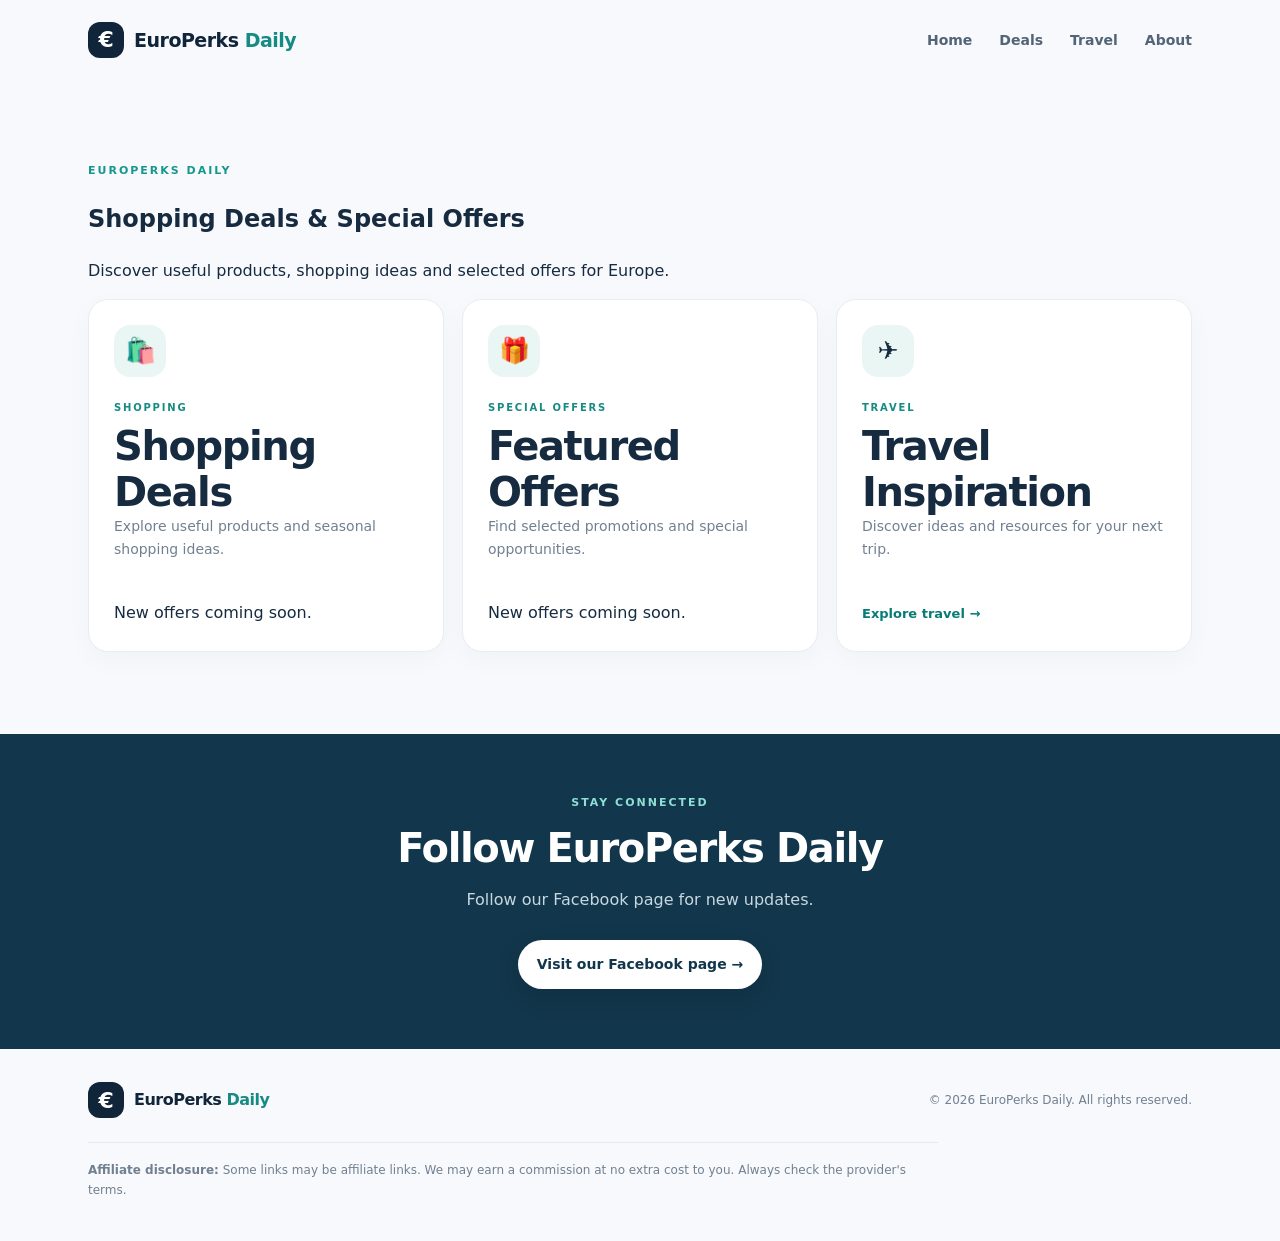
==== deals.html @ 85e4e1bf "Add Deals page HTML structure This file contains the HTML structure for the Deals page of EuroPerks " ====
<!doctype html>
<html lang="en">
<head>
  <meta charset="utf-8">
  <meta name="viewport" content="width=device-width, initial-scale=1">
  <meta name="description" content="Discover shopping deals, special offers and travel inspiration from EuroPerks Daily.">
  <title>Deals | EuroPerks Daily</title>
  <link rel="stylesheet" href="style.css">
</head>
<body>
  <header class="site-header">
    <a class="brand" href="index.html">
      <span class="brand-mark">€</span>
      <span>EuroPerks <b>Daily</b></span>
    </a>
    <nav>
      <a href="index.html">Home</a>
      <a href="deals.html">Deals</a>
      <a href="index.html#travel">Travel</a>
      <a href="index.html#about">About</a>
    </nav>
  </header>

  <main>
    <section class="section">
      <p class="eyebrow">EUROPERKS DAILY</p>
      <h1>Shopping Deals & Special Offers</h1>
      <p>Discover useful products, shopping ideas and selected offers for Europe.</p>

      <div class="cards">
        <article class="card">
          <div class="card-icon">🛍️</div>
          <p class="card-label">SHOPPING</p>
          <h2>Shopping Deals</h2>
          <p>Explore useful products and seasonal shopping ideas.</p>
          <span>New offers coming soon.</span>
        </article>

        <article class="card">
          <div class="card-icon">🎁</div>
          <p class="card-label">SPECIAL OFFERS</p>
          <h2>Featured Offers</h2>
          <p>Find selected promotions and special opportunities.</p>
          <span>New offers coming soon.</span>
        </article>

        <article class="card">
          <div class="card-icon">✈️</div>
          <p class="card-label">TRAVEL</p>
          <h2>Travel Inspiration</h2>
          <p>Discover ideas and resources for your next trip.</p>
          <a href="index.html#travel">Explore travel →</a>
        </article>
      </div>
    </section>

    <section class="follow">
      <p class="eyebrow">STAY CONNECTED</p>
      <h2>Follow EuroPerks Daily</h2>
      <p>Follow our Facebook page for new updates.</p>
      <a class="button button-light"
         href="https://www.facebook.com/share/1HwFgwN83v/"
         target="_blank" rel="noopener">
         Visit our Facebook page →
      </a>
    </section>
  </main>

  <footer>
    <a class="brand footer-brand" href="index.html">
      <span class="brand-mark">€</span>
      <span>EuroPerks <b>Daily</b></span>
    </a>
    <p>© 2026 EuroPerks Daily. All rights reserved.</p>
    <p class="disclosure">
      <strong>Affiliate disclosure:</strong>
      Some links may be affiliate links. We may earn a commission
      at no extra cost to you. Always check the provider's terms.
    </p>
  </footer>
</body>
</html>
---- style.css ----
*{box-sizing:border-box}html{scroll-behavior:smooth}body{margin:0;font-family:Inter,ui-sans-serif,system-ui,-apple-system,"Segoe UI",sans-serif;color:#172b40;background:#f7f9fc;line-height:1.6}.site-header{max-width:1160px;margin:auto;padding:22px 28px;display:flex;align-items:center;justify-content:space-between;gap:24px}.brand{display:inline-flex;align-items:center;gap:10px;text-decoration:none;color:#10243a;font-size:19px;font-weight:750;letter-spacing:-.5px}.brand b{color:#168b83}.brand-mark{width:36px;height:36px;border-radius:12px;background:#10243a;color:#fff;display:grid;place-items:center;font-weight:800;font-size:22px}.site-header nav{display:flex;align-items:center;gap:27px}.site-header nav a{font-size:14px;text-decoration:none;color:#536477;font-weight:650}.site-header nav a:hover{color:#168b83}.site-header nav .nav-cta{padding:10px 16px;border-radius:999px;background:#e3f4f1;color:#08776f}.hero{max-width:1160px;margin:20px auto 0;padding:65px 55px 75px;min-height:450px;border-radius:30px;background:linear-gradient(115deg,#10243a 0%,#183c52 62%,#176c6b 100%);color:white;display:grid;grid-template-columns:1.1fr .9fr;align-items:center;overflow:hidden;position:relative}.hero-copy{position:relative;z-index:2}.eyebrow{font-size:11px;letter-spacing:2px;font-weight:800;color:#15978d;margin:0 0 13px}.hero .eyebrow{color:#8de0d3}.hero h1{font-size:clamp(42px,6vw,68px);line-height:1.04;letter-spacing:-3px;margin:0 0 22px}.hero h1 span{color:#8de0d3}.hero-text{max-width:490px;color:#d5e2e9;font-size:17px;margin:0 0 28px}.button{display:inline-flex;gap:20px;align-items:center;padding:13px 19px;border-radius:999px;background:#8de0d3;color:#102d3c;text-decoration:none;font-weight:800;font-size:14px;box-shadow:0 8px 22px #071d2b33}.button:hover{transform:translateY(-2px)}.small-note{font-size:11px;color:#b7c9d2;margin-top:18px}.hero-art{height:300px;position:relative;display:grid;place-items:center}.sun{width:220px;height:220px;border-radius:50%;background:linear-gradient(135deg,#f9d98c,#f4a96d);position:absolute;right:35px;top:20px;opacity:.95}.ticket{z-index:2;width:210px;height:145px;background:#fff;color:#102d3c;border-radius:18px;transform:rotate(-9deg);box-shadow:0 24px 55px #071d2b66;display:flex;flex-direction:column;justify-content:center;align-items:center;position:relative}.ticket:before,.ticket:after{content:"";position:absolute;width:25px;height:25px;border-radius:50%;background:#246b70;top:60px}.ticket:before{left:-13px}.ticket:after{right:-13px}.ticket span{font-size:12px;letter-spacing:4px;color:#168b83;font-weight:800}.ticket strong{font-size:35px;letter-spacing:1px}.ticket small{font-size:9px;letter-spacing:3px;color:#7a8995}.orbit{position:absolute;border:1px solid #a9e9dc66;border-radius:50%;transform:rotate(-28deg)}.orbit-one{width:330px;height:150px}.orbit-two{width:390px;height:205px;transform:rotate(35deg)}.spark{position:absolute;color:#b5f2e5;font-size:30px}.spark-one{top:8px;right:10px}.spark-two{bottom:25px;left:30px}.section{max-width:1160px;margin:0 auto;padding:82px 28px}.section-heading{display:flex;justify-content:space-between;align-items:end;gap:30px;margin-bottom:28px}.section h2,.about h2,.follow h2{font-size:clamp(29px,4vw,40px);line-height:1.15;letter-spacing:-1.4px;margin:0}.section-heading>p{max-width:390px;color:#69798a;font-size:14px;margin:0}.cards{display:grid;grid-template-columns:repeat(3,1fr);gap:18px}.card{background:#fff;border:1px solid #e7edf2;border-radius:20px;padding:25px;box-shadow:0 8px 28px #16344d08}.card-icon{width:52px;height:52px;border-radius:16px;background:#eaf6f4;display:grid;place-items:center;font-size:25px;margin-bottom:23px}.card-label{font-size:10px;letter-spacing:1.8px;color:#168b83;font-weight:850;margin:0 0 7px}.card h3{font-size:21px;margin:0 0 8px;letter-spacing:-.5px}.card>p:not(.card-label){color:#718091;font-size:14px;min-height:67px;margin:0 0 18px}.card a{color:#087b74;text-decoration:none;font-weight:800;font-size:13px}.card a span{margin-left:6px}.about{max-width:1104px;margin:0 auto 80px;padding:45px 50px;background:#eaf3f4;border-radius:25px;display:grid;grid-template-columns:110px 1fr;gap:25px;align-items:center}.about-badge{width:88px;height:88px;border-radius:26px;background:#12364b;color:#8de0d3;display:grid;place-items:center;font-size:27px;font-weight:900;letter-spacing:-1px}.about p:not(.eyebrow){max-width:760px;color:#627587;margin-bottom:0}.follow{background:#12364b;color:white;text-align:center;padding:60px 24px}.follow .eyebrow{color:#8de0d3}.follow>p:not(.eyebrow):not(.edit-note){color:#c8d8df}.button-light{background:#fff;color:#12364b;margin-top:12px}.edit-note{font-size:11px;color:#a9c0cb;margin-top:17px}footer{max-width:1160px;margin:auto;padding:30px 28px 40px;display:grid;grid-template-columns:1fr 1fr;gap:10px;align-items:center;color:#718091;font-size:12px}.footer-brand{font-size:16px}footer>p:nth-child(2){text-align:right}.disclosure{grid-column:1/-1;border-top:1px solid #e4eaf0;padding-top:17px;max-width:850px;margin:10px 0 0;line-height:1.7}@media(max-width:760px){.site-header{padding:17px 20px;align-items:flex-start}.site-header nav{gap:12px;flex-wrap:wrap;justify-content:flex-end}.site-header nav a{font-size:12px}.site-header nav .nav-cta{padding:7px 11px}.hero{margin:8px 12px 0;padding:42px 25px 35px;grid-template-columns:1fr;min-height:auto}.hero h1{letter-spacing:-2px}.hero-art{height:235px;margin-top:15px}.sun{right:calc(50% - 110px);width:190px;height:190px}.ticket{width:180px;height:125px}.ticket strong{font-size:30px}.orbit-one{width:280px}.orbit-two{width:310px}.section{padding:60px 18px}.section-heading{display:block}.section-heading>p{margin-top:14px}.cards{grid-template-columns:1fr}.card>p:not(.card-label){min-height:0}.about{margin:0 12px 55px;padding:30px 24px;grid-template-columns:1fr;gap:17px}.about-badge{width:66px;height:66px;border-radius:20px;font-size:22px}footer{grid-template-columns:1fr;padding:25px 20px 35px}footer>p:nth-child(2){text-align:left}.disclosure{grid-column:1}}
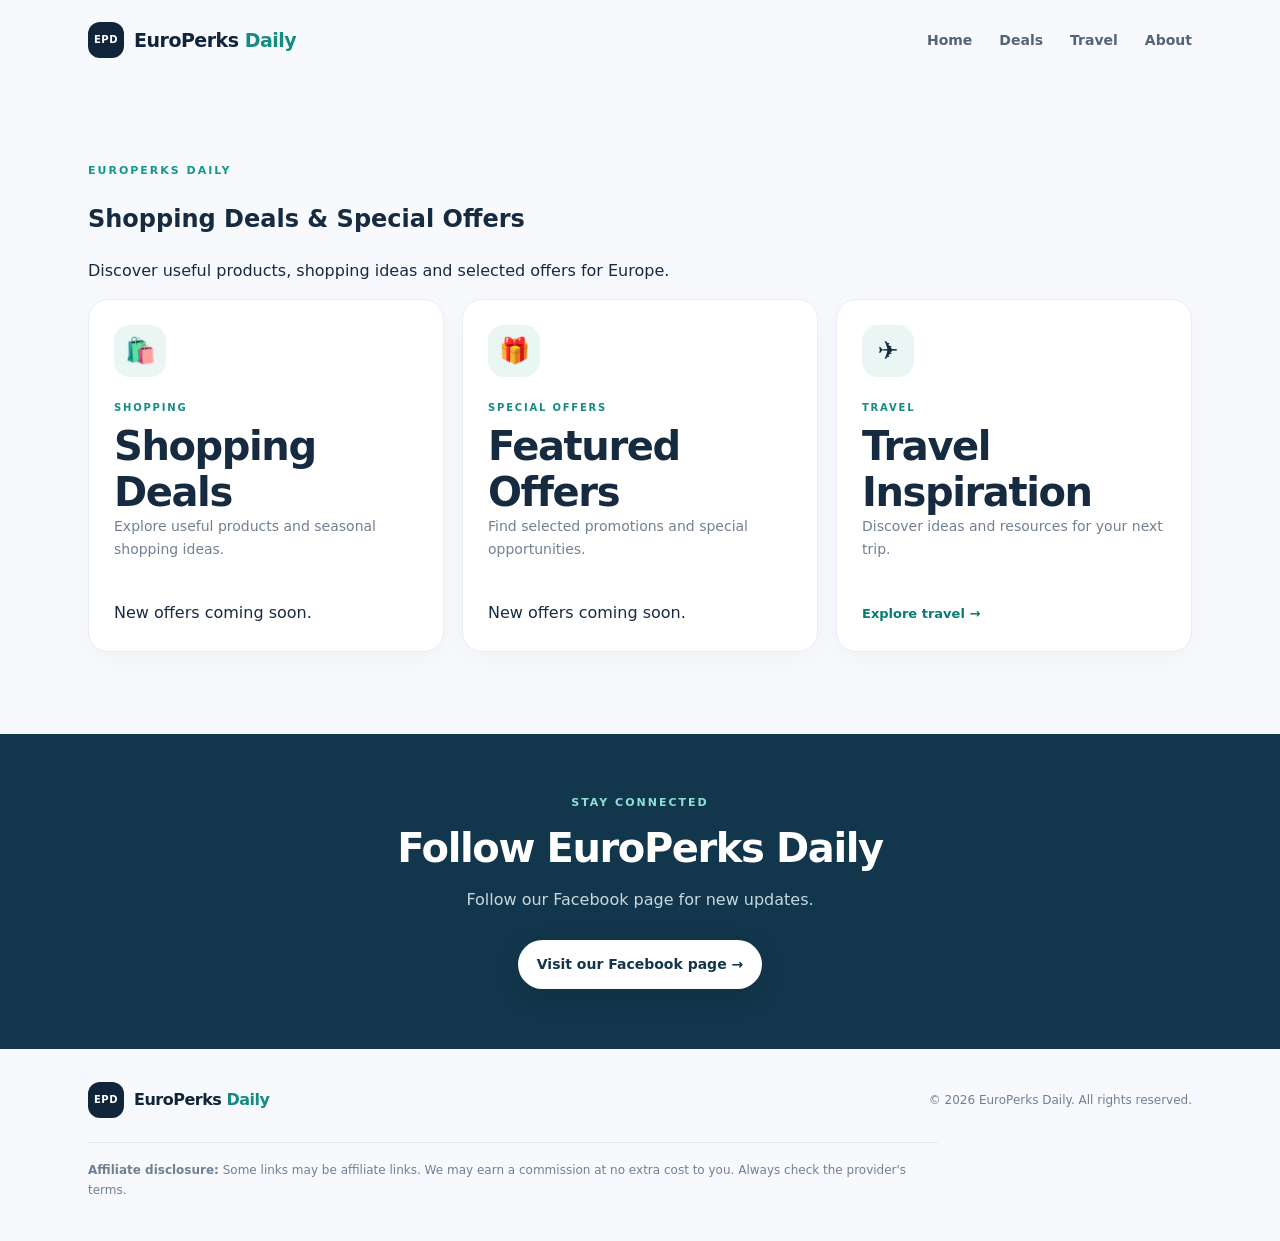
==== commit 16953779: "Update Deals page EPD logo" ====
--- a/deals.html
+++ b/deals.html
@@ -11,7 +11,7 @@
 <body>
   <header class="site-header">
     <a class="brand" href="index.html">
-      <span class="brand-mark">€</span>
+      <span class="brand-mark epd-mark">EPD</span>
       <span>EuroPerks <b>Daily</b></span>
     </a>
     <nav>
@@ -69,7 +69,7 @@
 
   <footer>
     <a class="brand footer-brand" href="index.html">
-      <span class="brand-mark">€</span>
+      <span class="brand-mark epd-mark">EPD</span>
       <span>EuroPerks <b>Daily</b></span>
     </a>
     <p>© 2026 EuroPerks Daily. All rights reserved.</p>
--- a/style.css
+++ b/style.css
@@ -1 +1,4 @@
 *{box-sizing:border-box}html{scroll-behavior:smooth}body{margin:0;font-family:Inter,ui-sans-serif,system-ui,-apple-system,"Segoe UI",sans-serif;color:#172b40;background:#f7f9fc;line-height:1.6}.site-header{max-width:1160px;margin:auto;padding:22px 28px;display:flex;align-items:center;justify-content:space-between;gap:24px}.brand{display:inline-flex;align-items:center;gap:10px;text-decoration:none;color:#10243a;font-size:19px;font-weight:750;letter-spacing:-.5px}.brand b{color:#168b83}.brand-mark{width:36px;height:36px;border-radius:12px;background:#10243a;color:#fff;display:grid;place-items:center;font-weight:800;font-size:22px}.site-header nav{display:flex;align-items:center;gap:27px}.site-header nav a{font-size:14px;text-decoration:none;color:#536477;font-weight:650}.site-header nav a:hover{color:#168b83}.site-header nav .nav-cta{padding:10px 16px;border-radius:999px;background:#e3f4f1;color:#08776f}.hero{max-width:1160px;margin:20px auto 0;padding:65px 55px 75px;min-height:450px;border-radius:30px;background:linear-gradient(115deg,#10243a 0%,#183c52 62%,#176c6b 100%);color:white;display:grid;grid-template-columns:1.1fr .9fr;align-items:center;overflow:hidden;position:relative}.hero-copy{position:relative;z-index:2}.eyebrow{font-size:11px;letter-spacing:2px;font-weight:800;color:#15978d;margin:0 0 13px}.hero .eyebrow{color:#8de0d3}.hero h1{font-size:clamp(42px,6vw,68px);line-height:1.04;letter-spacing:-3px;margin:0 0 22px}.hero h1 span{color:#8de0d3}.hero-text{max-width:490px;color:#d5e2e9;font-size:17px;margin:0 0 28px}.button{display:inline-flex;gap:20px;align-items:center;padding:13px 19px;border-radius:999px;background:#8de0d3;color:#102d3c;text-decoration:none;font-weight:800;font-size:14px;box-shadow:0 8px 22px #071d2b33}.button:hover{transform:translateY(-2px)}.small-note{font-size:11px;color:#b7c9d2;margin-top:18px}.hero-art{height:300px;position:relative;display:grid;place-items:center}.sun{width:220px;height:220px;border-radius:50%;background:linear-gradient(135deg,#f9d98c,#f4a96d);position:absolute;right:35px;top:20px;opacity:.95}.ticket{z-index:2;width:210px;height:145px;background:#fff;color:#102d3c;border-radius:18px;transform:rotate(-9deg);box-shadow:0 24px 55px #071d2b66;display:flex;flex-direction:column;justify-content:center;align-items:center;position:relative}.ticket:before,.ticket:after{content:"";position:absolute;width:25px;height:25px;border-radius:50%;background:#246b70;top:60px}.ticket:before{left:-13px}.ticket:after{right:-13px}.ticket span{font-size:12px;letter-spacing:4px;color:#168b83;font-weight:800}.ticket strong{font-size:35px;letter-spacing:1px}.ticket small{font-size:9px;letter-spacing:3px;color:#7a8995}.orbit{position:absolute;border:1px solid #a9e9dc66;border-radius:50%;transform:rotate(-28deg)}.orbit-one{width:330px;height:150px}.orbit-two{width:390px;height:205px;transform:rotate(35deg)}.spark{position:absolute;color:#b5f2e5;font-size:30px}.spark-one{top:8px;right:10px}.spark-two{bottom:25px;left:30px}.section{max-width:1160px;margin:0 auto;padding:82px 28px}.section-heading{display:flex;justify-content:space-between;align-items:end;gap:30px;margin-bottom:28px}.section h2,.about h2,.follow h2{font-size:clamp(29px,4vw,40px);line-height:1.15;letter-spacing:-1.4px;margin:0}.section-heading>p{max-width:390px;color:#69798a;font-size:14px;margin:0}.cards{display:grid;grid-template-columns:repeat(3,1fr);gap:18px}.card{background:#fff;border:1px solid #e7edf2;border-radius:20px;padding:25px;box-shadow:0 8px 28px #16344d08}.card-icon{width:52px;height:52px;border-radius:16px;background:#eaf6f4;display:grid;place-items:center;font-size:25px;margin-bottom:23px}.card-label{font-size:10px;letter-spacing:1.8px;color:#168b83;font-weight:850;margin:0 0 7px}.card h3{font-size:21px;margin:0 0 8px;letter-spacing:-.5px}.card>p:not(.card-label){color:#718091;font-size:14px;min-height:67px;margin:0 0 18px}.card a{color:#087b74;text-decoration:none;font-weight:800;font-size:13px}.card a span{margin-left:6px}.about{max-width:1104px;margin:0 auto 80px;padding:45px 50px;background:#eaf3f4;border-radius:25px;display:grid;grid-template-columns:110px 1fr;gap:25px;align-items:center}.about-badge{width:88px;height:88px;border-radius:26px;background:#12364b;color:#8de0d3;display:grid;place-items:center;font-size:27px;font-weight:900;letter-spacing:-1px}.about p:not(.eyebrow){max-width:760px;color:#627587;margin-bottom:0}.follow{background:#12364b;color:white;text-align:center;padding:60px 24px}.follow .eyebrow{color:#8de0d3}.follow>p:not(.eyebrow):not(.edit-note){color:#c8d8df}.button-light{background:#fff;color:#12364b;margin-top:12px}.edit-note{font-size:11px;color:#a9c0cb;margin-top:17px}footer{max-width:1160px;margin:auto;padding:30px 28px 40px;display:grid;grid-template-columns:1fr 1fr;gap:10px;align-items:center;color:#718091;font-size:12px}.footer-brand{font-size:16px}footer>p:nth-child(2){text-align:right}.disclosure{grid-column:1/-1;border-top:1px solid #e4eaf0;padding-top:17px;max-width:850px;margin:10px 0 0;line-height:1.7}@media(max-width:760px){.site-header{padding:17px 20px;align-items:flex-start}.site-header nav{gap:12px;flex-wrap:wrap;justify-content:flex-end}.site-header nav a{font-size:12px}.site-header nav .nav-cta{padding:7px 11px}.hero{margin:8px 12px 0;padding:42px 25px 35px;grid-template-columns:1fr;min-height:auto}.hero h1{letter-spacing:-2px}.hero-art{height:235px;margin-top:15px}.sun{right:calc(50% - 110px);width:190px;height:190px}.ticket{width:180px;height:125px}.ticket strong{font-size:30px}.orbit-one{width:280px}.orbit-two{width:310px}.section{padding:60px 18px}.section-heading{display:block}.section-heading>p{margin-top:14px}.cards{grid-template-columns:1fr}.card>p:not(.card-label){min-height:0}.about{margin:0 12px 55px;padding:30px 24px;grid-template-columns:1fr;gap:17px}.about-badge{width:66px;height:66px;border-radius:20px;font-size:22px}footer{grid-template-columns:1fr;padding:25px 20px 35px}footer>p:nth-child(2){text-align:left}.disclosure{grid-column:1}}
+
+
+.brand-mark.epd-mark { font-size: 10px; letter-spacing: 0.5px; }
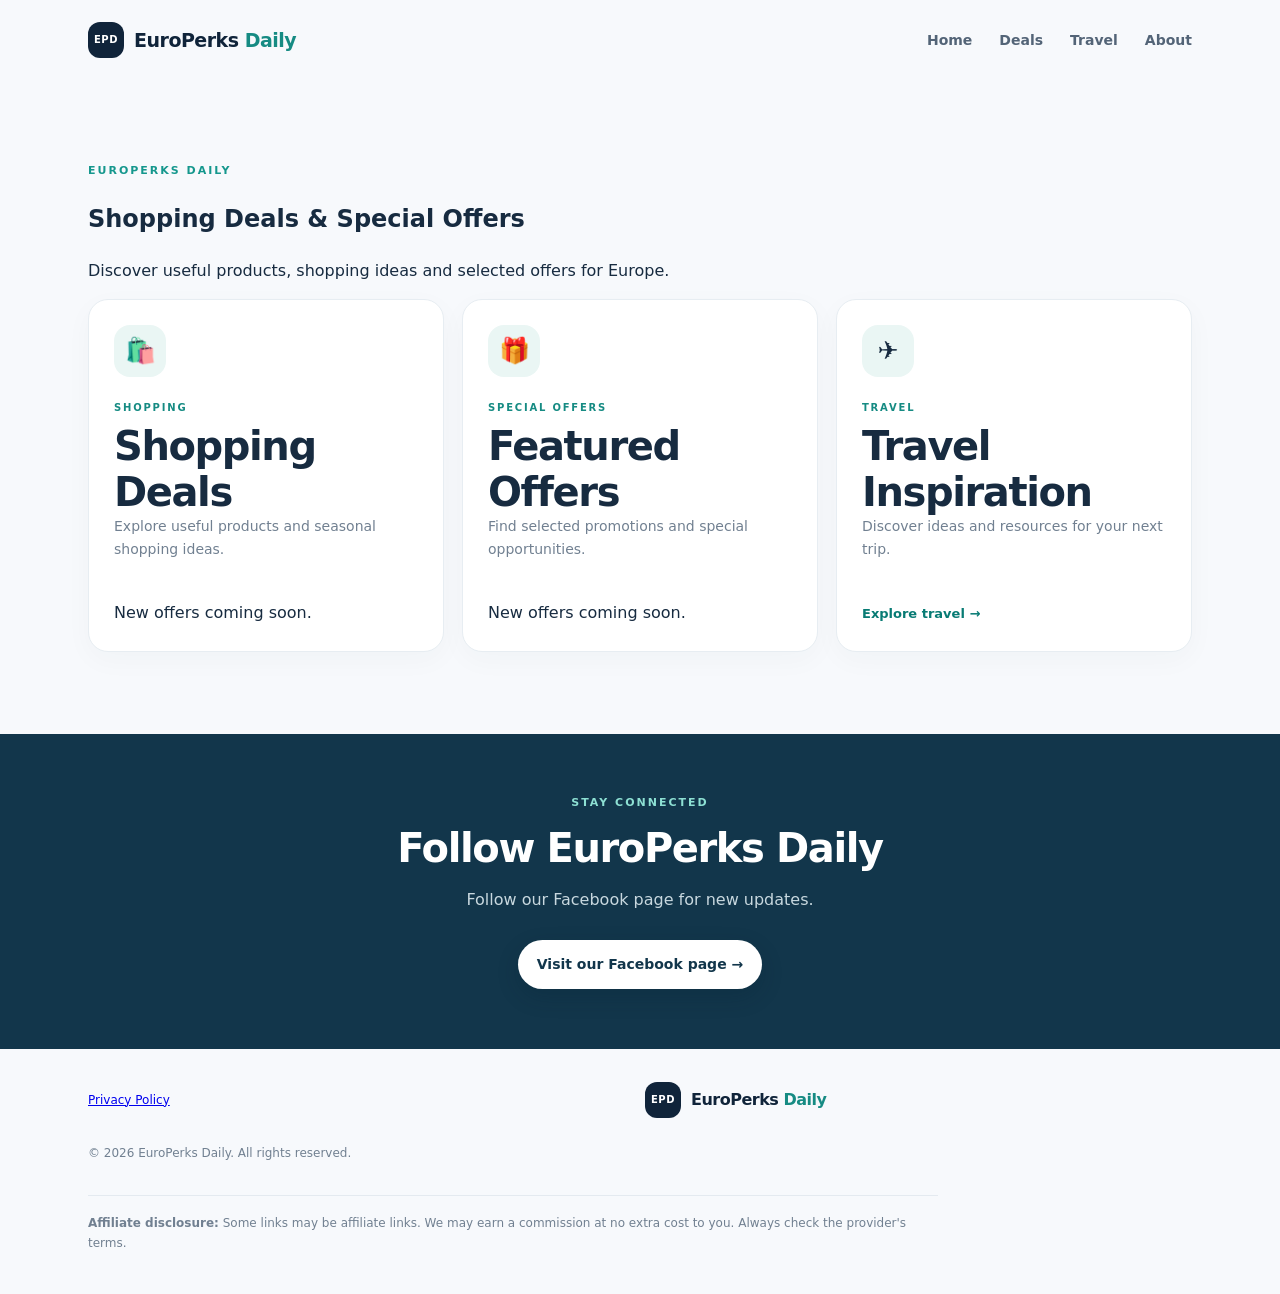
==== commit 5a740024: "Add privacy policy page and links" ====
--- a/deals.html
+++ b/deals.html
@@ -68,6 +68,8 @@
   </main>
 
   <footer>
+    <p><a href="privacy-policy.html">Privacy Policy</a></p>
+
     <a class="brand footer-brand" href="index.html">
       <span class="brand-mark epd-mark">EPD</span>
       <span>EuroPerks <b>Daily</b></span>
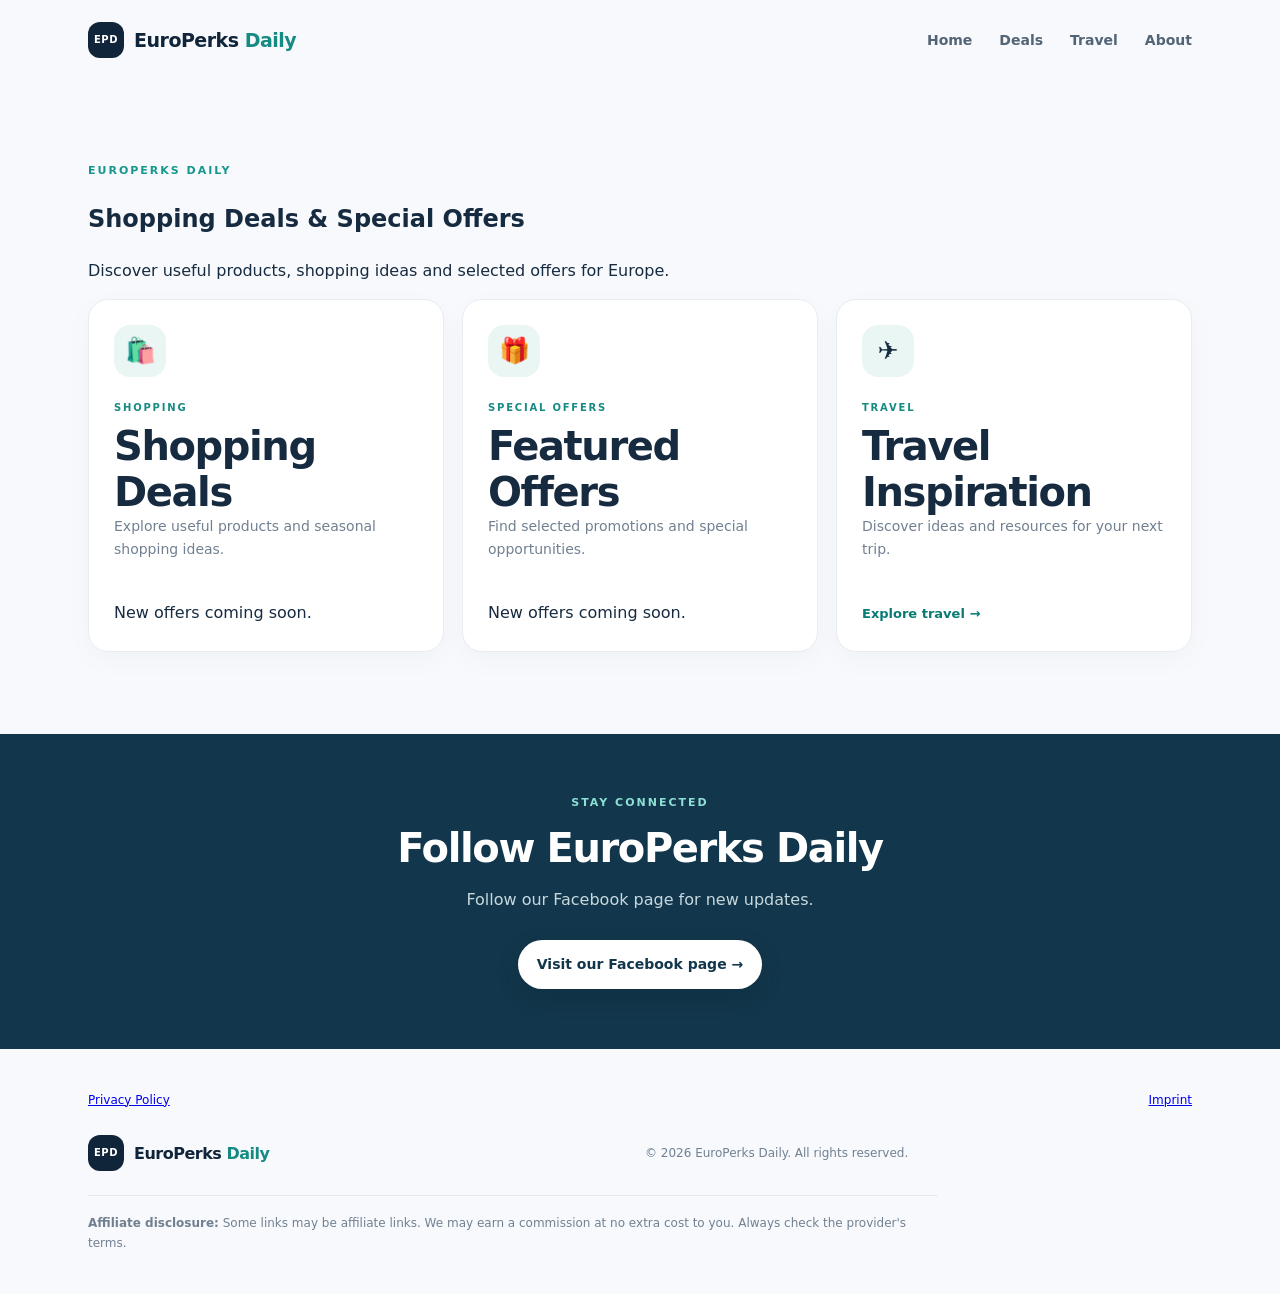
==== commit 9e784273: "Add Imprint page and footer links" ====
--- a/deals.html
+++ b/deals.html
@@ -69,6 +69,7 @@
 
   <footer>
     <p><a href="privacy-policy.html">Privacy Policy</a></p>
+    <p><a href="imprint.html">Imprint</a></p>
 
     <a class="brand footer-brand" href="index.html">
       <span class="brand-mark epd-mark">EPD</span>
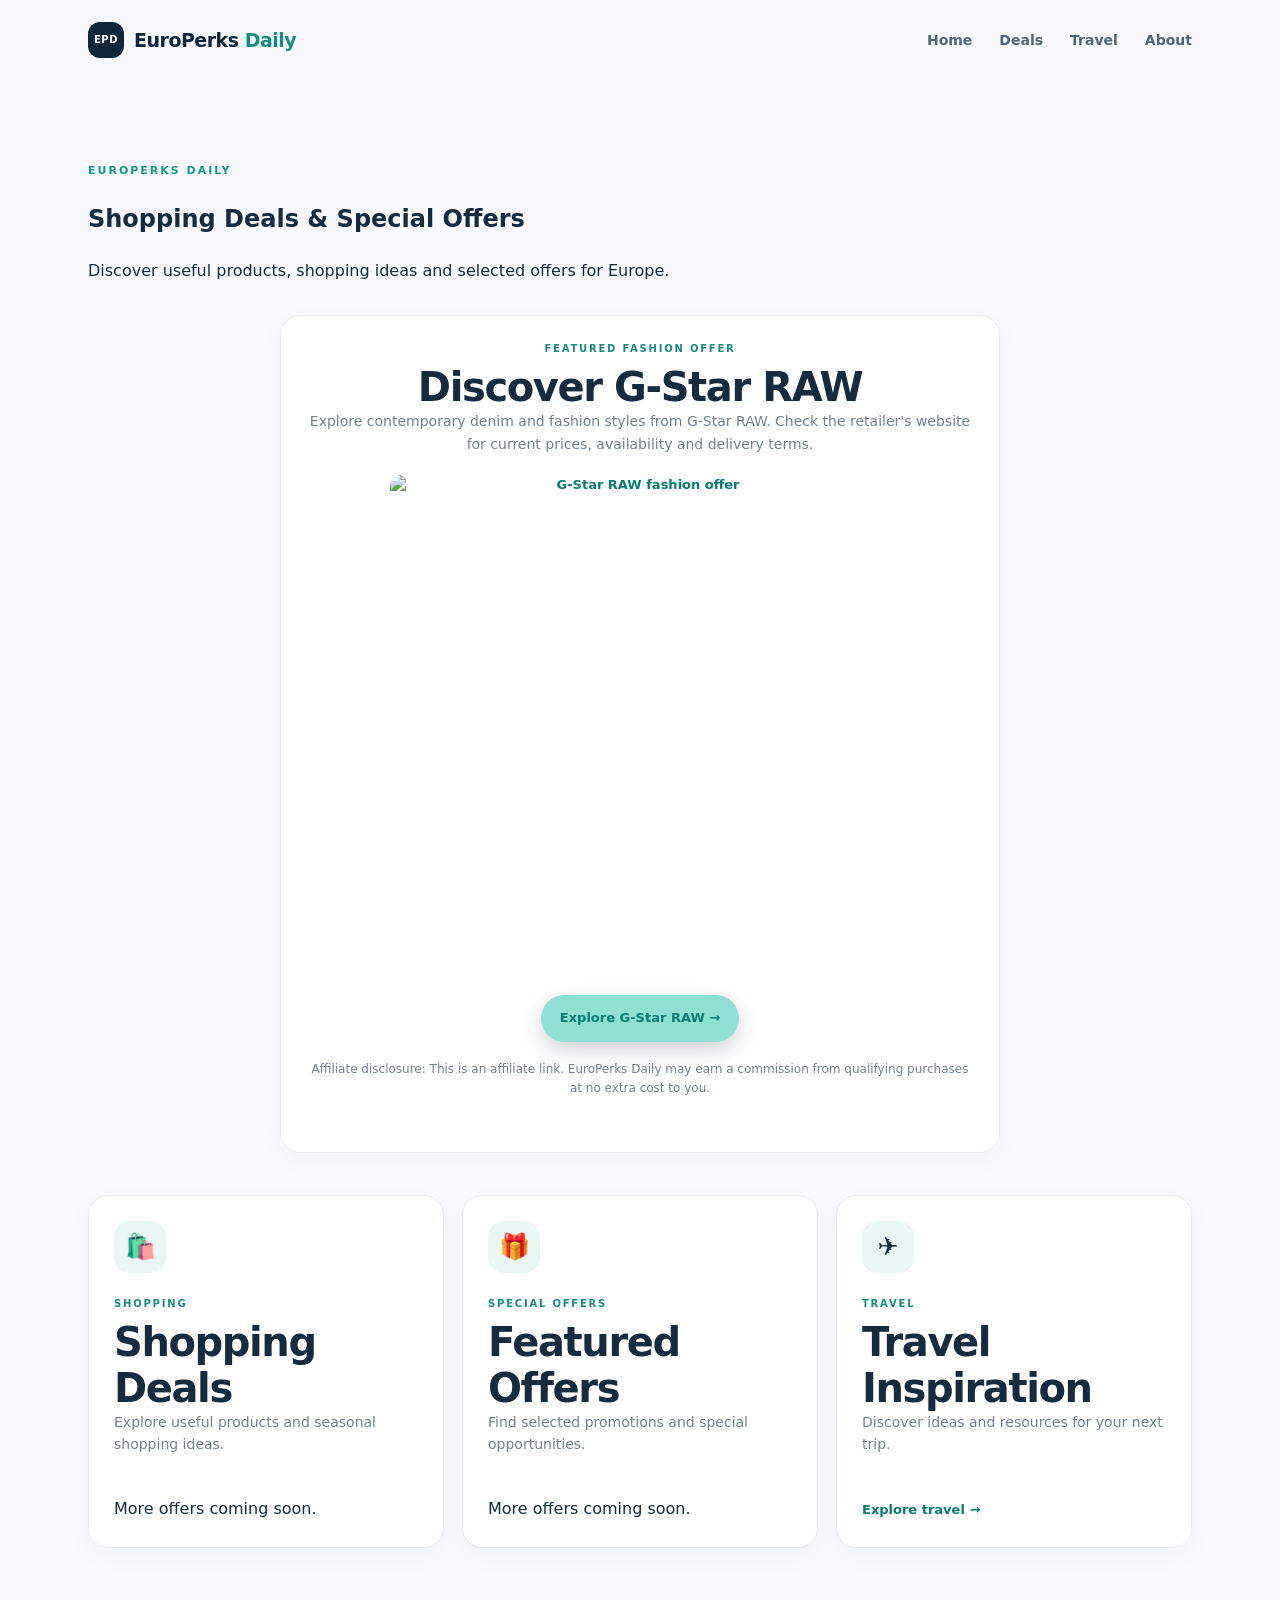
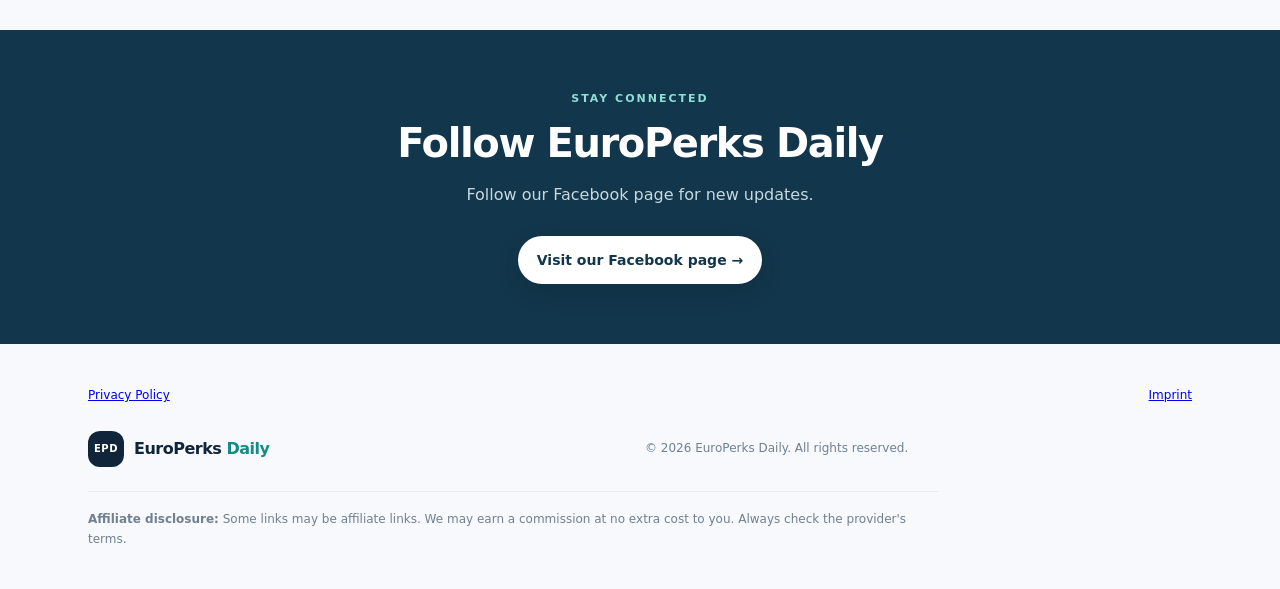
==== commit 21939bb4: "Add G-Star RAW affiliate banner" ====
--- a/deals.html
+++ b/deals.html
@@ -25,8 +25,32 @@
   <main>
     <section class="section">
       <p class="eyebrow">EUROPERKS DAILY</p>
-      <h1>Shopping Deals & Special Offers</h1>
+      <h1>Shopping Deals &amp; Special Offers</h1>
       <p>Discover useful products, shopping ideas and selected offers for Europe.</p>
+
+      <article class="card" style="max-width:720px;margin:32px auto 42px;text-align:center;">
+        <p class="card-label">FEATURED FASHION OFFER</p>
+        <h2>Discover G-Star RAW</h2>
+        <p style="min-height:0;">Explore contemporary denim and fashion styles from G-Star RAW. Check the retailer's website for current prices, availability and delivery terms.</p>
+
+        <a href="https://ntzgd.com/g/wwra5dbhcd5636a927a615fcaa1c5f/?i=4"
+           target="_blank" rel="nofollow sponsored noopener">
+          <img src="https://ad.admitad.com/b/wwra5dbhcd5636a927a615fcaa1c5f/"
+               width="500" height="500"
+               alt="G-Star RAW fashion offer"
+               style="display:block;width:100%;max-width:500px;height:auto;margin:20px auto;border-radius:12px;">
+        </a>
+
+        <a class="button"
+           href="https://ntzgd.com/g/wwra5dbhcd5636a927a615fcaa1c5f/?i=4"
+           target="_blank" rel="nofollow sponsored noopener">
+          Explore G-Star RAW →
+        </a>
+
+        <p style="font-size:12px;color:#718091;margin:18px 0 0;">
+          Affiliate disclosure: This is an affiliate link. EuroPerks Daily may earn a commission from qualifying purchases at no extra cost to you.
+        </p>
+      </article>
 
       <div class="cards">
         <article class="card">
@@ -34,7 +58,7 @@
           <p class="card-label">SHOPPING</p>
           <h2>Shopping Deals</h2>
           <p>Explore useful products and seasonal shopping ideas.</p>
-          <span>New offers coming soon.</span>
+          <span>More offers coming soon.</span>
         </article>
 
         <article class="card">
@@ -42,7 +66,7 @@
           <p class="card-label">SPECIAL OFFERS</p>
           <h2>Featured Offers</h2>
           <p>Find selected promotions and special opportunities.</p>
-          <span>New offers coming soon.</span>
+          <span>More offers coming soon.</span>
         </article>
 
         <article class="card">
@@ -70,7 +94,6 @@
   <footer>
     <p><a href="privacy-policy.html">Privacy Policy</a></p>
     <p><a href="imprint.html">Imprint</a></p>
-
     <a class="brand footer-brand" href="index.html">
       <span class="brand-mark epd-mark">EPD</span>
       <span>EuroPerks <b>Daily</b></span>
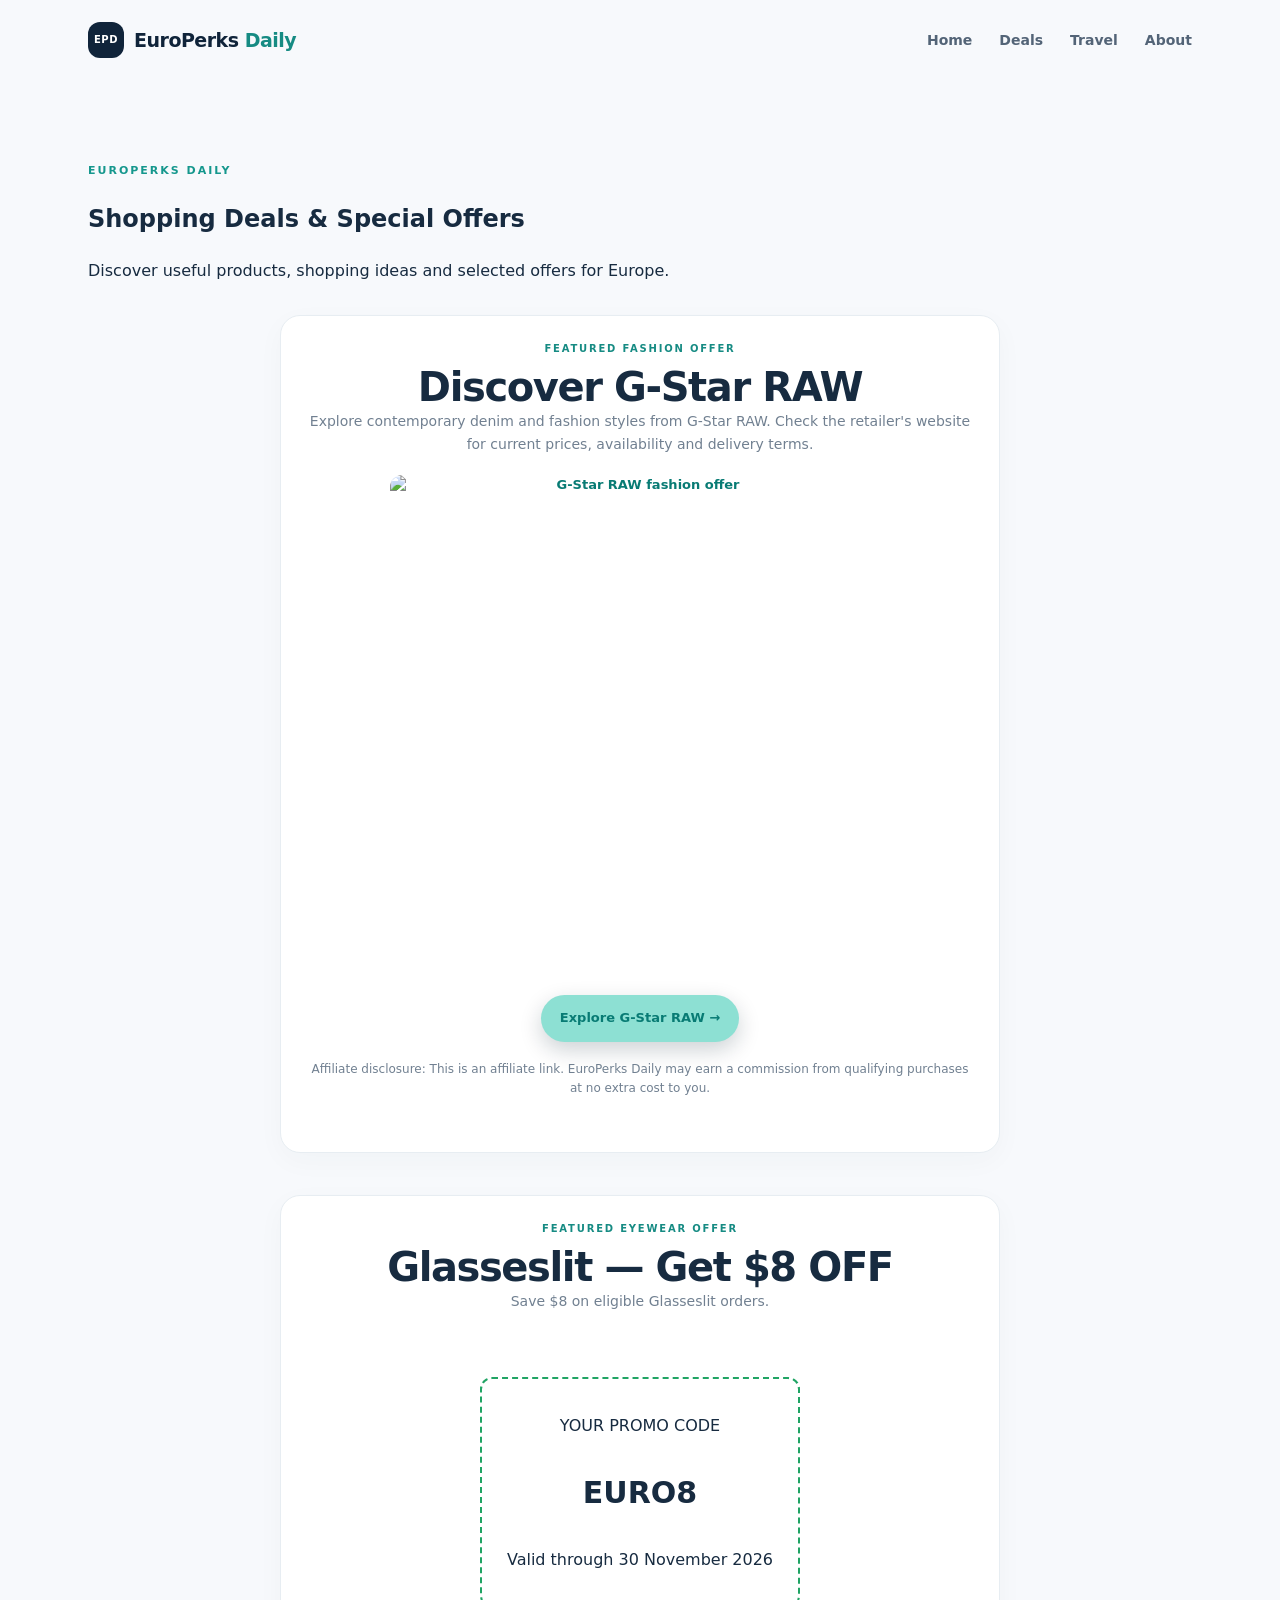
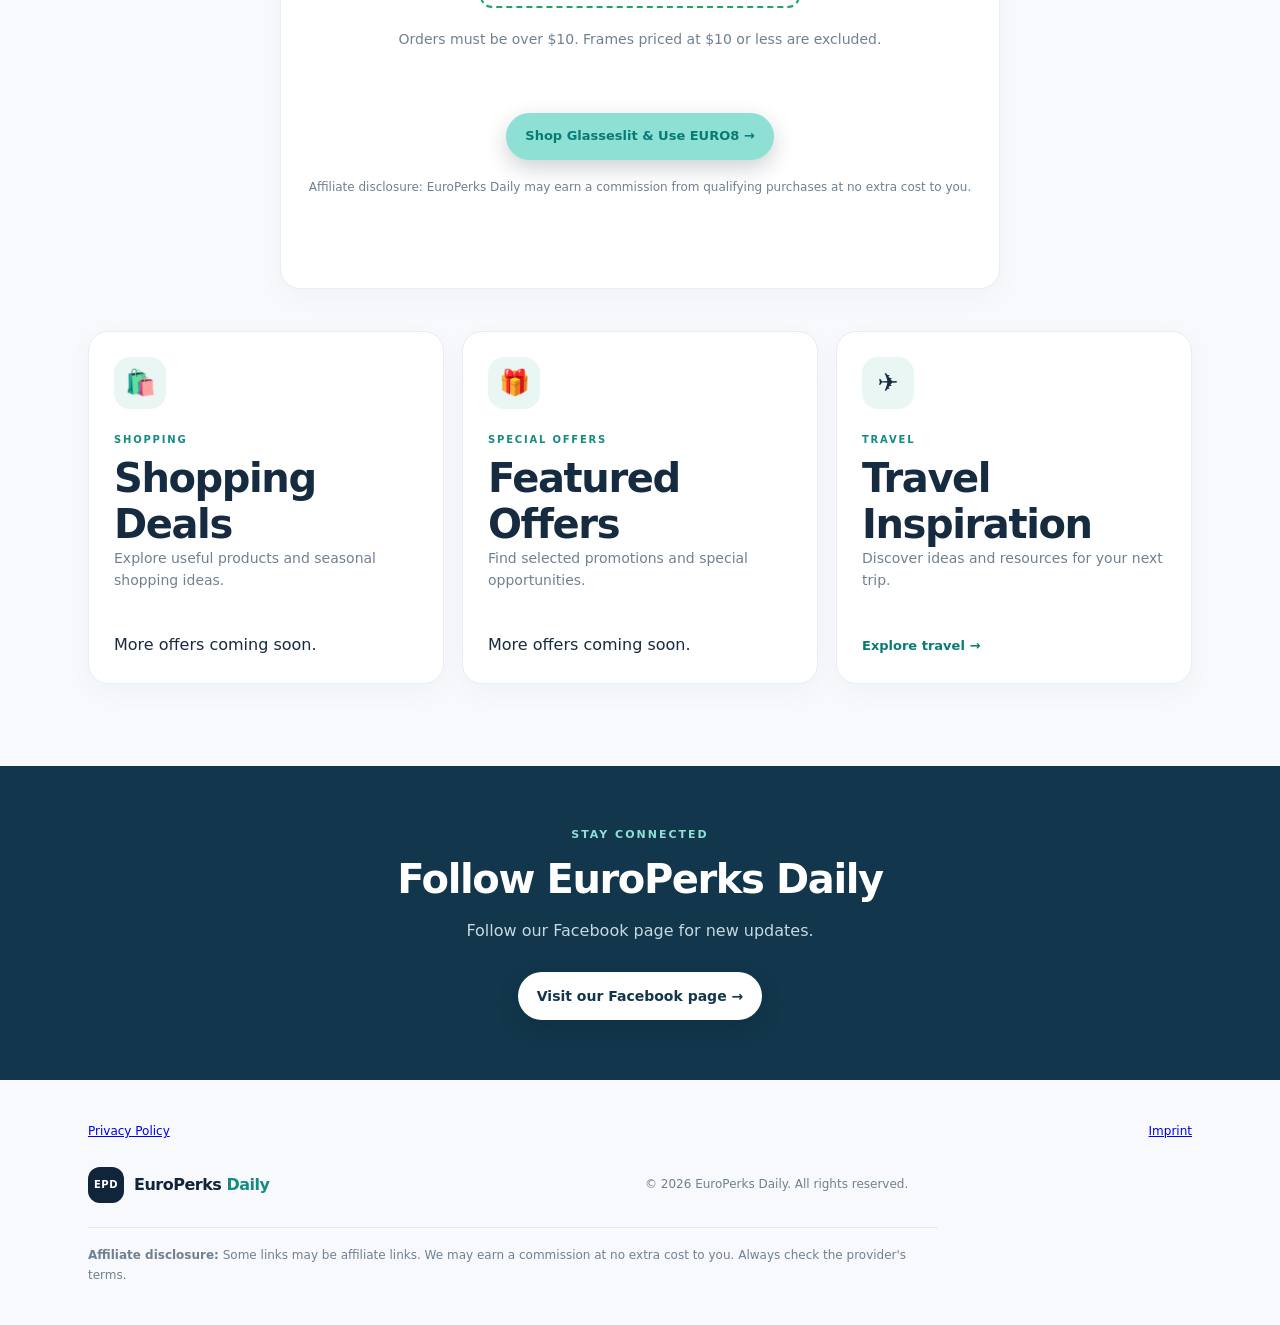
==== commit 7df4cb5d: "Add Glasseslit EURO8 offer Added a featured eyewear offer with promo code and details." ====
--- a/deals.html
+++ b/deals.html
@@ -51,7 +51,30 @@
           Affiliate disclosure: This is an affiliate link. EuroPerks Daily may earn a commission from qualifying purchases at no extra cost to you.
         </p>
       </article>
+<article class="card" style="max-width:720px;margin:32px auto 42px;text-align:center;">
+  <p class="card-label">FEATURED EYEWEAR OFFER</p>
+  <h2>Glasseslit — Get $8 OFF</h2>
+  <p>Save $8 on eligible Glasseslit orders.</p>
 
+  <div style="margin:20px auto;padding:18px;border:2px dashed #20a464;border-radius:12px;max-width:320px;">
+    <p>YOUR PROMO CODE</p>
+    <p style="font-size:30px;font-weight:800;">EURO8</p>
+    <p>Valid through 30 November 2026</p>
+  </div>
+
+  <p>Orders must be over $10. Frames priced at $10 or less are excluded.</p>
+
+  <a class="button"
+     href="https://codeaven.com/g/mmjnepjawo5636a927a6de0721ef8d/"
+     target="_blank"
+     rel="nofollow sponsored noopener">
+    Shop Glasseslit &amp; Use EURO8 →
+  </a>
+
+  <p style="font-size:12px;color:#718091;margin-top:18px;">
+    Affiliate disclosure: EuroPerks Daily may earn a commission from qualifying purchases at no extra cost to you.
+  </p>
+</article>
       <div class="cards">
         <article class="card">
           <div class="card-icon">🛍️</div>
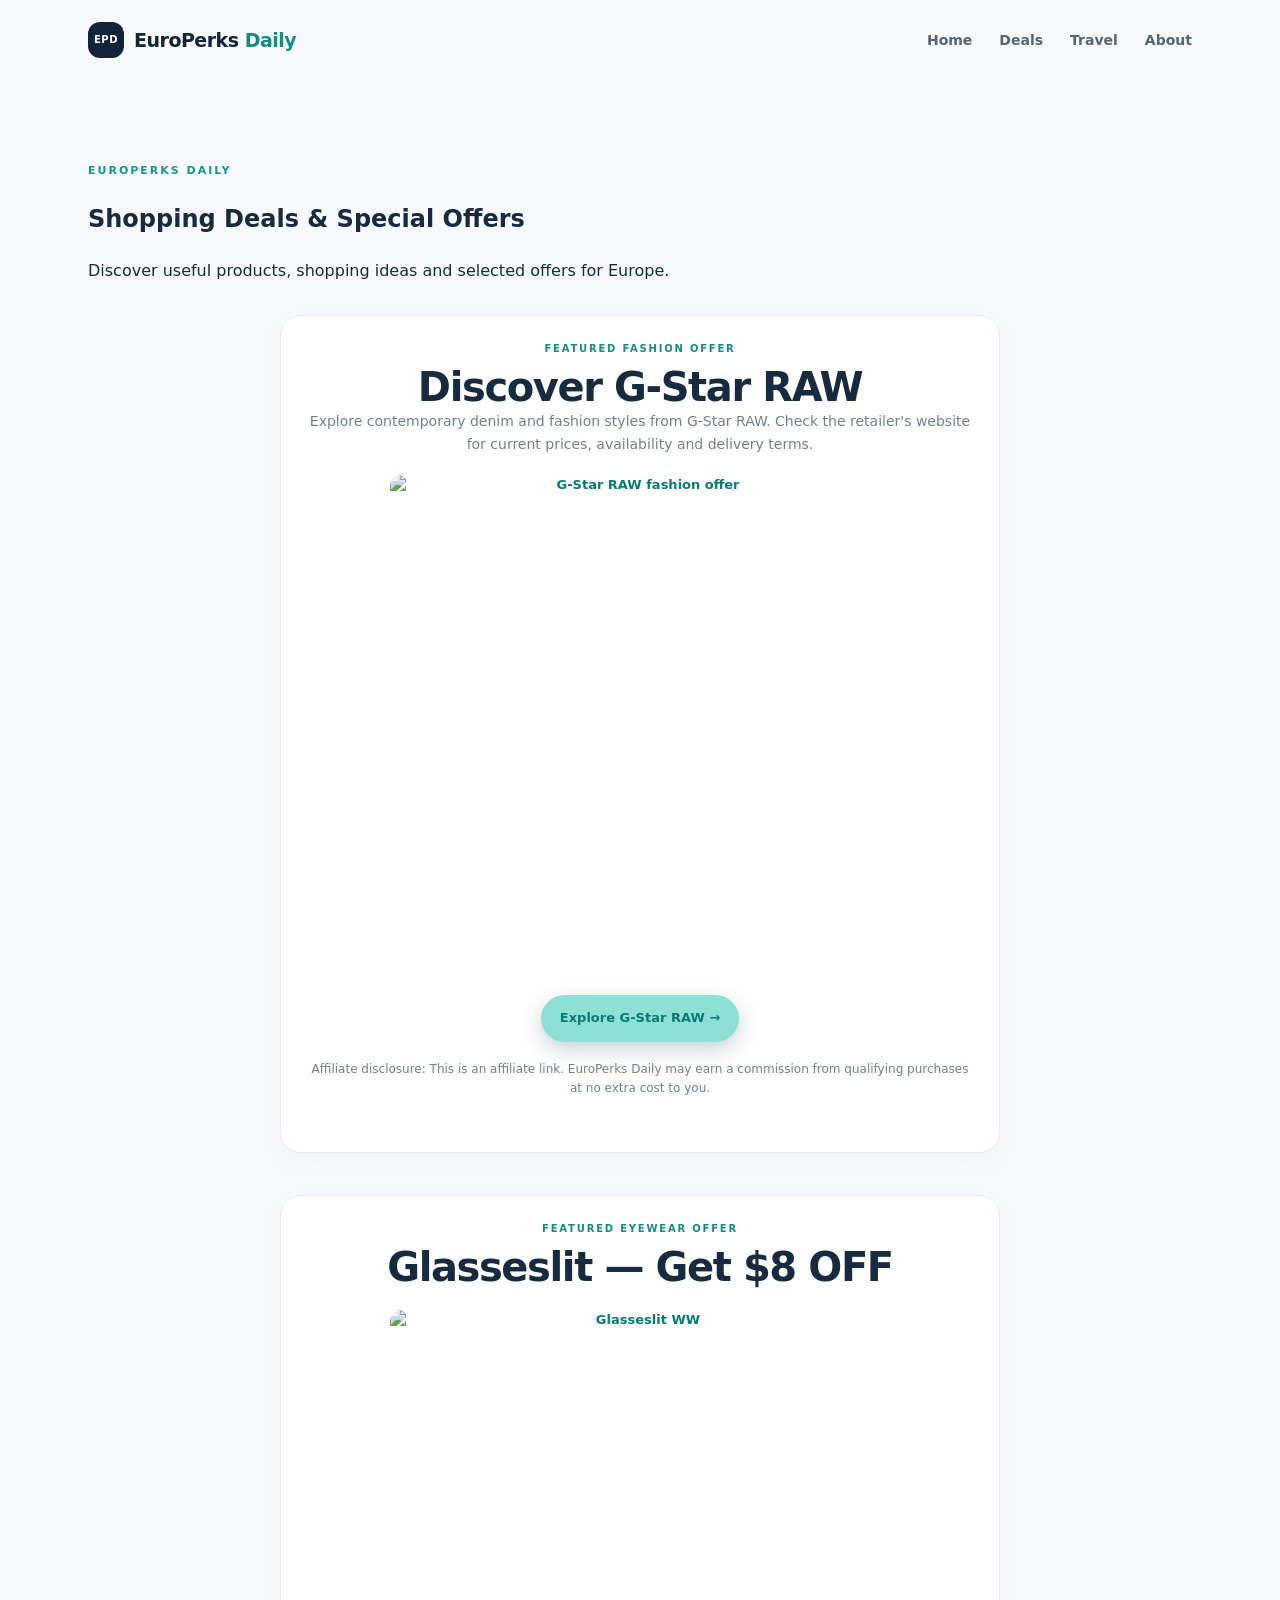
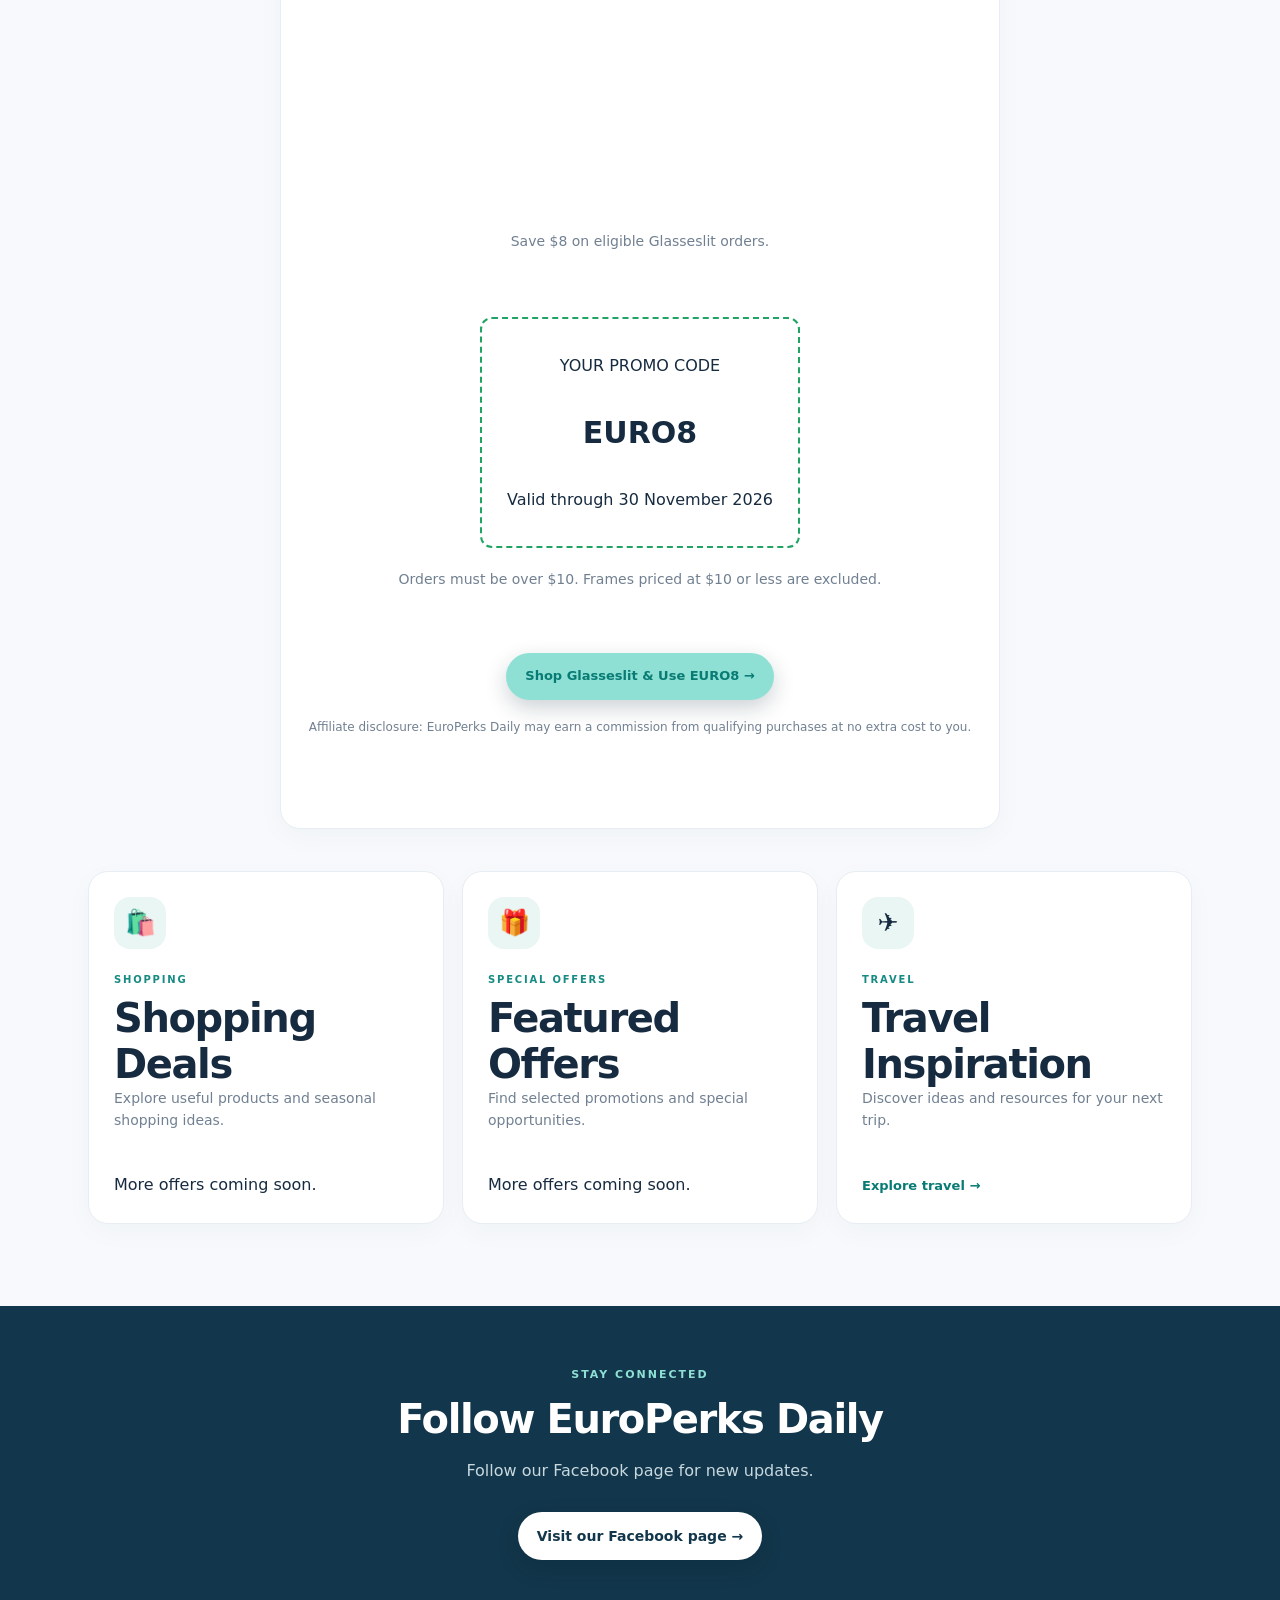
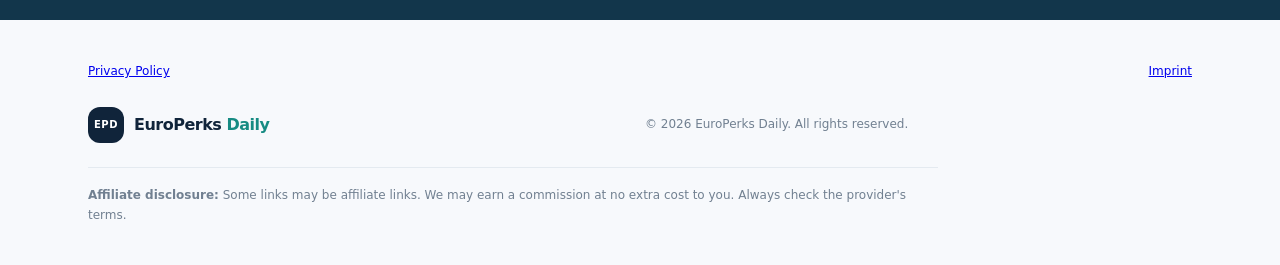
==== commit d6d5a84c: "Add Glasseslit official banner Added promotional link and image for Glasseslit offer." ====
--- a/deals.html
+++ b/deals.html
@@ -53,7 +53,13 @@
       </article>
 <article class="card" style="max-width:720px;margin:32px auto 42px;text-align:center;">
   <p class="card-label">FEATURED EYEWEAR OFFER</p>
-  <h2>Glasseslit — Get $8 OFF</h2>
+  <h2>Glasseslit — Get $8 OFF</h2> <a target="_blank" rel="nofollow sponsored noopener"
+   href="https://codeaven.com/g/ywfroo1thk5636a927a6de0721ef8d/?i=4">
+  <img width="500" height="500"
+       src="https://ad.admitad.com/b/ywfroo1thk5636a927a6de0721ef8d/"
+       alt="Glasseslit WW"
+       style="display:block;width:100%;max-width:500px;height:auto;margin:20px auto;border-radius:12px;">
+</a>
   <p>Save $8 on eligible Glasseslit orders.</p>
 
   <div style="margin:20px auto;padding:18px;border:2px dashed #20a464;border-radius:12px;max-width:320px;">
